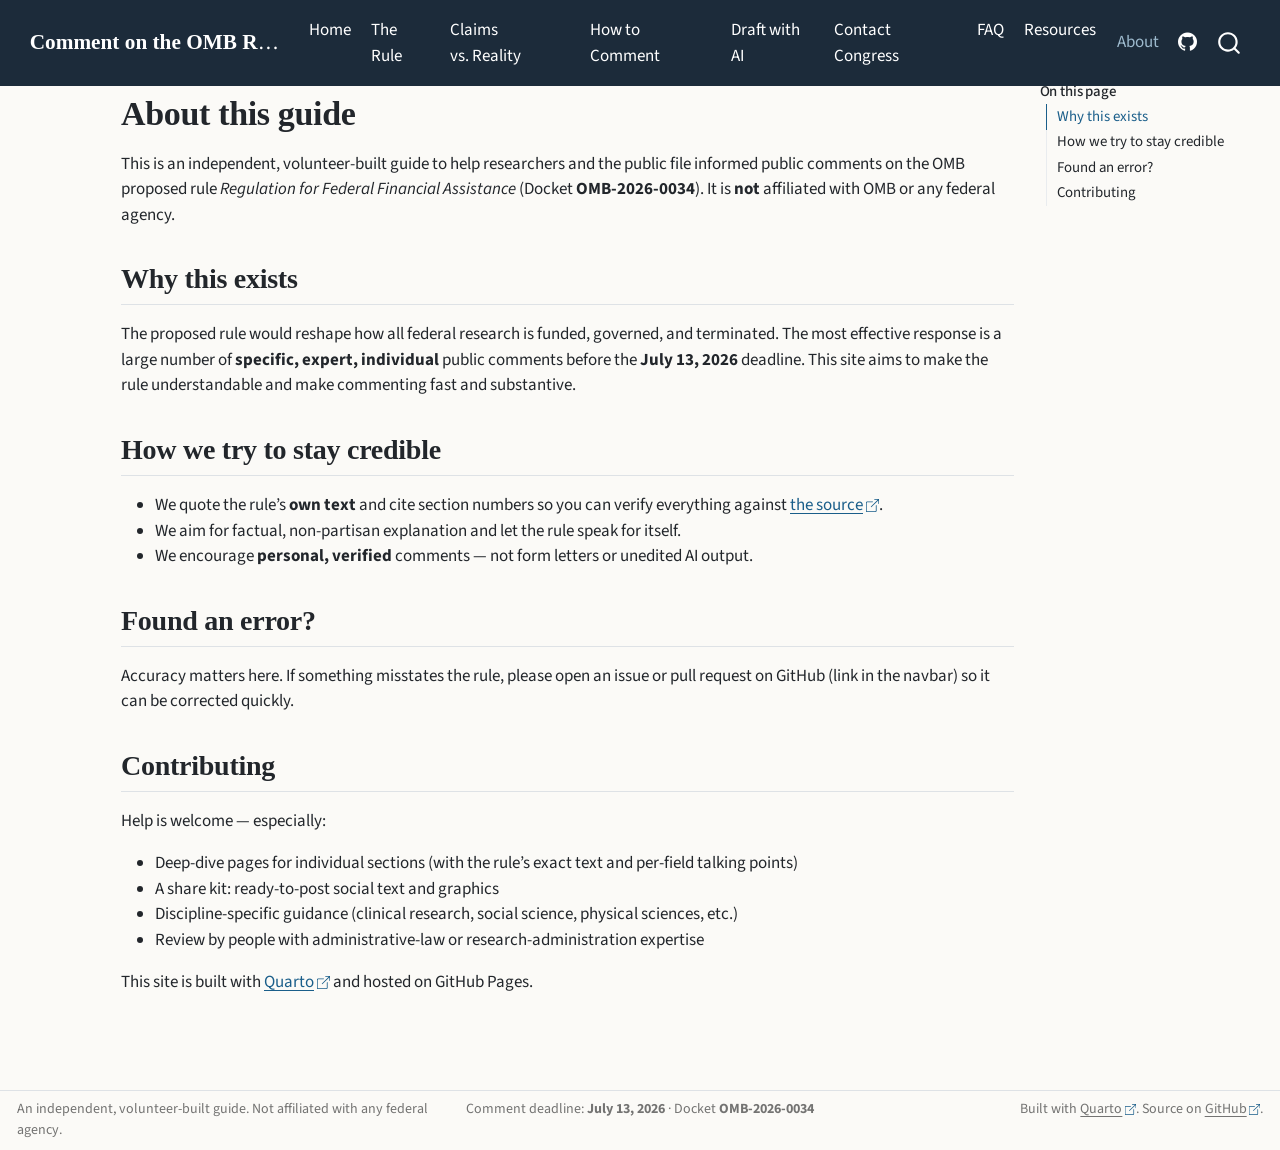
==== about.html @ 0bc318bc "Built site for gh-pages" ====
<!DOCTYPE html>
<html xmlns="http://www.w3.org/1999/xhtml" lang="en" xml:lang="en"><head>

<meta charset="utf-8">
<meta name="generator" content="quarto-1.9.38">

<meta name="viewport" content="width=device-width, initial-scale=1.0, user-scalable=yes">


<title>About this guide – Comment on the OMB Rule</title>
<style>
/* Default styles provided by pandoc.
** See https://pandoc.org/MANUAL.html#variables-for-html for config info.
*/
code{white-space: pre-wrap;}
span.smallcaps{font-variant: small-caps;}
div.columns{display: flex; gap: min(4vw, 1.5em);}
div.column{flex: auto; overflow-x: auto;}
div.hanging-indent{margin-left: 1.5em; text-indent: -1.5em;}
ul.task-list{list-style: none;}
ul.task-list li input[type="checkbox"] {
  width: 0.8em;
  margin: 0 0.8em 0.2em -1em; /* quarto-specific, see https://github.com/quarto-dev/quarto-cli/issues/4556 */ 
  vertical-align: middle;
}
</style>


<script src="site_libs/quarto-nav/quarto-nav.js"></script>
<script src="site_libs/clipboard/clipboard.min.js"></script>
<script src="site_libs/quarto-search/autocomplete.umd.js"></script>
<script src="site_libs/quarto-search/fuse.min.js"></script>
<script src="site_libs/quarto-search/quarto-search.js"></script>
<meta name="quarto:offset" content="./">
<script src="site_libs/quarto-html/quarto.js" type="module"></script>
<script src="site_libs/quarto-html/tabsets/tabsets.js" type="module"></script>
<script src="site_libs/quarto-html/popper.min.js"></script>
<script src="site_libs/quarto-html/tippy.umd.min.js"></script>
<script src="site_libs/quarto-html/anchor.min.js"></script>
<link href="site_libs/quarto-html/tippy.css" rel="stylesheet">
<link href="site_libs/quarto-html/quarto-syntax-highlighting-15634bcf2e68342d4ad2dfa704d543f6.css" rel="stylesheet" id="quarto-text-highlighting-styles">
<script src="site_libs/bootstrap/bootstrap.min.js"></script>
<link href="site_libs/bootstrap/bootstrap-icons.css" rel="stylesheet">
<link href="site_libs/bootstrap/bootstrap-04d03d203c0a9f40cd3fd3919bd187ca.min.css" rel="stylesheet" append-hash="true" id="quarto-bootstrap" data-mode="light">
<script id="quarto-search-options" type="application/json">{
  "location": "navbar",
  "copy-button": false,
  "collapse-after": 3,
  "panel-placement": "end",
  "type": "overlay",
  "limit": 50,
  "keyboard-shortcut": [
    "f",
    "/",
    "s"
  ],
  "language": {
    "search-no-results-text": "No results",
    "search-matching-documents-text": "matching documents",
    "search-copy-link-title": "Copy link to search",
    "search-hide-matches-text": "Hide additional matches",
    "search-more-match-text": "more match in this document",
    "search-more-matches-text": "more matches in this document",
    "search-clear-button-title": "Clear",
    "search-text-placeholder": "",
    "search-detached-cancel-button-title": "Cancel",
    "search-submit-button-title": "Submit",
    "search-label": "Search"
  }
}</script>
<meta name="robots" content="index, follow">


<meta property="og:title" content="About this guide – Comment on the OMB Rule">
<meta property="og:description" content="A researcher’s guide to the proposed OMB “Regulation for Federal Financial Assistance” — what it changes, why it threatens science, and how to file a public comment before the deadline.">
<meta property="og:site_name" content="Comment on the OMB Rule">
<meta name="twitter:title" content="About this guide – Comment on the OMB Rule">
<meta name="twitter:description" content="A researcher’s guide to the proposed OMB “Regulation for Federal Financial Assistance” — what it changes, why it threatens science, and how to file a public comment before the deadline.">
<meta name="twitter:card" content="summary">
</head>

<body class="nav-fixed quarto-light">

<div id="quarto-search-results"></div>
  <header id="quarto-header" class="headroom fixed-top">
    <nav class="navbar navbar-expand-lg " data-bs-theme="dark">
      <div class="navbar-container container-fluid">
      <div class="navbar-brand-container mx-auto">
    <a class="navbar-brand" href="./index.html">
    <span class="navbar-title">Comment on the OMB Rule</span>
    </a>
  </div>
            <div id="quarto-search" class="" title="Search"></div>
          <button class="navbar-toggler" type="button" data-bs-toggle="collapse" data-bs-target="#navbarCollapse" aria-controls="navbarCollapse" role="menu" aria-expanded="false" aria-label="Toggle navigation" onclick="if (window.quartoToggleHeadroom) { window.quartoToggleHeadroom(); }">
  <span class="navbar-toggler-icon"></span>
</button>
          <div class="collapse navbar-collapse" id="navbarCollapse">
            <ul class="navbar-nav navbar-nav-scroll me-auto">
  <li class="nav-item">
    <a class="nav-link" href="./index.html"> 
<span class="menu-text">Home</span></a>
  </li>  
  <li class="nav-item">
    <a class="nav-link" href="./the-rule.html"> 
<span class="menu-text">The Rule</span></a>
  </li>  
  <li class="nav-item">
    <a class="nav-link" href="./claims-vs-reality.html"> 
<span class="menu-text">Claims vs.&nbsp;Reality</span></a>
  </li>  
  <li class="nav-item">
    <a class="nav-link" href="./how-to-comment.html"> 
<span class="menu-text">How to Comment</span></a>
  </li>  
  <li class="nav-item">
    <a class="nav-link" href="./draft-with-ai.html"> 
<span class="menu-text">Draft with AI</span></a>
  </li>  
  <li class="nav-item">
    <a class="nav-link" href="./contact-congress.html"> 
<span class="menu-text">Contact Congress</span></a>
  </li>  
  <li class="nav-item">
    <a class="nav-link" href="./faq.html"> 
<span class="menu-text">FAQ</span></a>
  </li>  
  <li class="nav-item">
    <a class="nav-link" href="./resources.html"> 
<span class="menu-text">Resources</span></a>
  </li>  
</ul>
            <ul class="navbar-nav navbar-nav-scroll ms-auto">
  <li class="nav-item">
    <a class="nav-link active" href="./about.html" aria-current="page"> 
<span class="menu-text">About</span></a>
  </li>  
  <li class="nav-item compact">
    <a class="nav-link" href="https://github.com/jhelvy/omb-response-guide"> <i class="bi bi-github" role="img" aria-label="GitHub">
</i> 
<span class="menu-text"></span></a>
  </li>  
</ul>
          </div> <!-- /navcollapse -->
            <div class="quarto-navbar-tools">
</div>
      </div> <!-- /container-fluid -->
    </nav>
</header>
<!-- content -->
<div id="quarto-content" class="quarto-container page-columns page-rows-contents page-layout-article page-navbar">
<!-- sidebar -->
<!-- margin-sidebar -->
    <div id="quarto-margin-sidebar" class="sidebar margin-sidebar">
        <nav id="TOC" role="doc-toc" class="toc-active">
    <h2 id="toc-title">On this page</h2>
   
  <ul>
  <li><a href="#why-this-exists" id="toc-why-this-exists" class="nav-link active" data-scroll-target="#why-this-exists">Why this exists</a></li>
  <li><a href="#how-we-try-to-stay-credible" id="toc-how-we-try-to-stay-credible" class="nav-link" data-scroll-target="#how-we-try-to-stay-credible">How we try to stay credible</a></li>
  <li><a href="#found-an-error" id="toc-found-an-error" class="nav-link" data-scroll-target="#found-an-error">Found an error?</a></li>
  <li><a href="#contributing" id="toc-contributing" class="nav-link" data-scroll-target="#contributing">Contributing</a></li>
  </ul>
</nav>
    </div>
<!-- main -->
<main class="content" id="quarto-document-content">

<header id="title-block-header" class="quarto-title-block default">
<div class="quarto-title">
<h1 class="title">About this guide</h1>
</div>



<div class="quarto-title-meta">

    
  
    
  </div>
  


</header>


<p>This is an independent, volunteer-built guide to help researchers and the public file informed public comments on the OMB proposed rule <em>Regulation for Federal Financial Assistance</em> (Docket <strong>OMB-2026-0034</strong>). It is <strong>not</strong> affiliated with OMB or any federal agency.</p>
<section id="why-this-exists" class="level2">
<h2 class="anchored" data-anchor-id="why-this-exists">Why this exists</h2>
<p>The proposed rule would reshape how all federal research is funded, governed, and terminated. The most effective response is a large number of <strong>specific, expert, individual</strong> public comments before the <strong>July 13, 2026</strong> deadline. This site aims to make the rule understandable and make commenting fast and substantive.</p>
</section>
<section id="how-we-try-to-stay-credible" class="level2">
<h2 class="anchored" data-anchor-id="how-we-try-to-stay-credible">How we try to stay credible</h2>
<ul>
<li>We quote the rule’s <strong>own text</strong> and cite section numbers so you can verify everything against <a href="https://www.regulations.gov/docket/OMB-2026-0034">the source</a>.</li>
<li>We aim for factual, non-partisan explanation and let the rule speak for itself.</li>
<li>We encourage <strong>personal, verified</strong> comments — not form letters or unedited AI output.</li>
</ul>
</section>
<section id="found-an-error" class="level2">
<h2 class="anchored" data-anchor-id="found-an-error">Found an error?</h2>
<p>Accuracy matters here. If something misstates the rule, please open an issue or pull request on GitHub (link in the navbar) so it can be corrected quickly.</p>
</section>
<section id="contributing" class="level2">
<h2 class="anchored" data-anchor-id="contributing">Contributing</h2>
<p>Help is welcome — especially:</p>
<ul>
<li>Deep-dive pages for individual sections (with the rule’s exact text and per-field talking points)</li>
<li>A share kit: ready-to-post social text and graphics</li>
<li>Discipline-specific guidance (clinical research, social science, physical sciences, etc.)</li>
<li>Review by people with administrative-law or research-administration expertise</li>
</ul>
<p>This site is built with <a href="https://quarto.org">Quarto</a> and hosted on GitHub Pages.</p>


</section>

</main> <!-- /main -->
<script id="quarto-html-after-body" type="application/javascript">
  window.document.addEventListener("DOMContentLoaded", function (event) {
    const icon = "";
    const anchorJS = new window.AnchorJS();
    anchorJS.options = {
      placement: 'right',
      icon: icon
    };
    anchorJS.add('.anchored');
    const isCodeAnnotation = (el) => {
      for (const clz of el.classList) {
        if (clz.startsWith('code-annotation-')) {                     
          return true;
        }
      }
      return false;
    }
    const onCopySuccess = function(e) {
      // button target
      const button = e.trigger;
      // don't keep focus
      button.blur();
      // flash "checked"
      button.classList.add('code-copy-button-checked');
      var currentTitle = button.getAttribute("title");
      button.setAttribute("title", "Copied!");
      let tooltip;
      if (window.bootstrap) {
        button.setAttribute("data-bs-toggle", "tooltip");
        button.setAttribute("data-bs-placement", "left");
        button.setAttribute("data-bs-title", "Copied!");
        tooltip = new bootstrap.Tooltip(button, 
          { trigger: "manual", 
            customClass: "code-copy-button-tooltip",
            offset: [0, -8]});
        tooltip.show();    
      }
      setTimeout(function() {
        if (tooltip) {
          tooltip.hide();
          button.removeAttribute("data-bs-title");
          button.removeAttribute("data-bs-toggle");
          button.removeAttribute("data-bs-placement");
        }
        button.setAttribute("title", currentTitle);
        button.classList.remove('code-copy-button-checked');
      }, 1000);
      // clear code selection
      e.clearSelection();
    }
    const getTextToCopy = function(trigger) {
      const outerScaffold = trigger.parentElement.cloneNode(true);
      const codeEl = outerScaffold.querySelector('code');
      for (const childEl of codeEl.children) {
        if (isCodeAnnotation(childEl)) {
          childEl.remove();
        }
      }
      return codeEl.innerText;
    }
    const clipboard = new window.ClipboardJS('.code-copy-button:not([data-in-quarto-modal])', {
      text: getTextToCopy
    });
    clipboard.on('success', onCopySuccess);
    if (window.document.getElementById('quarto-embedded-source-code-modal')) {
      const clipboardModal = new window.ClipboardJS('.code-copy-button[data-in-quarto-modal]', {
        text: getTextToCopy,
        container: window.document.getElementById('quarto-embedded-source-code-modal')
      });
      clipboardModal.on('success', onCopySuccess);
    }
      var localhostRegex = new RegExp(/^(?:http|https):\/\/localhost\:?[0-9]*\//);
      var mailtoRegex = new RegExp(/^mailto:/);
        var filterRegex = new RegExp("https:\/\/defendfederalresearch\.org");
      var isInternal = (href) => {
          return filterRegex.test(href) || localhostRegex.test(href) || mailtoRegex.test(href);
      }
      // Inspect non-navigation links and adorn them if external
     var links = window.document.querySelectorAll('a[href]:not(.nav-link):not(.navbar-brand):not(.toc-action):not(.sidebar-link):not(.sidebar-item-toggle):not(.pagination-link):not(.no-external):not([aria-hidden]):not(.dropdown-item):not(.quarto-navigation-tool):not(.about-link)');
      for (var i=0; i<links.length; i++) {
        const link = links[i];
        if (!isInternal(link.href)) {
          // undo the damage that might have been done by quarto-nav.js in the case of
          // links that we want to consider external
          if (link.dataset.originalHref !== undefined) {
            link.href = link.dataset.originalHref;
          }
            // default icon
            link.classList.add("external");
        }
      }
    function tippyHover(el, contentFn, onTriggerFn, onUntriggerFn) {
      const config = {
        allowHTML: true,
        maxWidth: 500,
        delay: 100,
        arrow: false,
        appendTo: function(el) {
            return el.parentElement;
        },
        interactive: true,
        interactiveBorder: 10,
        theme: 'quarto',
        placement: 'bottom-start',
      };
      if (contentFn) {
        config.content = contentFn;
      }
      if (onTriggerFn) {
        config.onTrigger = onTriggerFn;
      }
      if (onUntriggerFn) {
        config.onUntrigger = onUntriggerFn;
      }
      window.tippy(el, config); 
    }
    const noterefs = window.document.querySelectorAll('a[role="doc-noteref"]');
    for (var i=0; i<noterefs.length; i++) {
      const ref = noterefs[i];
      tippyHover(ref, function() {
        // use id or data attribute instead here
        let href = ref.getAttribute('data-footnote-href') || ref.getAttribute('href');
        try { href = new URL(href).hash; } catch {}
        const id = href.replace(/^#\/?/, "");
        const note = window.document.getElementById(id);
        if (note) {
          return note.innerHTML;
        } else {
          return "";
        }
      });
    }
    const xrefs = window.document.querySelectorAll('a.quarto-xref');
    const processXRef = (id, note) => {
      // Strip column container classes
      const stripColumnClz = (el) => {
        el.classList.remove("page-full", "page-columns");
        if (el.children) {
          for (const child of el.children) {
            stripColumnClz(child);
          }
        }
      }
      stripColumnClz(note)
      if (id === null || id.startsWith('sec-')) {
        // Special case sections, only their first couple elements
        const container = document.createElement("div");
        if (note.children && note.children.length > 2) {
          container.appendChild(note.children[0].cloneNode(true));
          for (let i = 1; i < note.children.length; i++) {
            const child = note.children[i];
            if (child.tagName === "P" && child.innerText === "") {
              continue;
            } else {
              container.appendChild(child.cloneNode(true));
              break;
            }
          }
          if (window.Quarto?.typesetMath) {
            window.Quarto.typesetMath(container);
          }
          return container.innerHTML
        } else {
          if (window.Quarto?.typesetMath) {
            window.Quarto.typesetMath(note);
          }
          return note.innerHTML;
        }
      } else {
        // Remove any anchor links if they are present
        const anchorLink = note.querySelector('a.anchorjs-link');
        if (anchorLink) {
          anchorLink.remove();
        }
        if (window.Quarto?.typesetMath) {
          window.Quarto.typesetMath(note);
        }
        if (note.classList.contains("callout")) {
          return note.outerHTML;
        } else {
          return note.innerHTML;
        }
      }
    }
    for (var i=0; i<xrefs.length; i++) {
      const xref = xrefs[i];
      tippyHover(xref, undefined, function(instance) {
        instance.disable();
        let url = xref.getAttribute('href');
        let hash = undefined; 
        if (url.startsWith('#')) {
          hash = url;
        } else {
          try { hash = new URL(url).hash; } catch {}
        }
        if (hash) {
          const id = hash.replace(/^#\/?/, "");
          const note = window.document.getElementById(id);
          if (note !== null) {
            try {
              const html = processXRef(id, note.cloneNode(true));
              instance.setContent(html);
            } finally {
              instance.enable();
              instance.show();
            }
          } else {
            // See if we can fetch this
            fetch(url.split('#')[0])
            .then(res => res.text())
            .then(html => {
              const parser = new DOMParser();
              const htmlDoc = parser.parseFromString(html, "text/html");
              const note = htmlDoc.getElementById(id);
              if (note !== null) {
                const html = processXRef(id, note);
                instance.setContent(html);
              } 
            }).finally(() => {
              instance.enable();
              instance.show();
            });
          }
        } else {
          // See if we can fetch a full url (with no hash to target)
          // This is a special case and we should probably do some content thinning / targeting
          fetch(url)
          .then(res => res.text())
          .then(html => {
            const parser = new DOMParser();
            const htmlDoc = parser.parseFromString(html, "text/html");
            const note = htmlDoc.querySelector('main.content');
            if (note !== null) {
              // This should only happen for chapter cross references
              // (since there is no id in the URL)
              // remove the first header
              if (note.children.length > 0 && note.children[0].tagName === "HEADER") {
                note.children[0].remove();
              }
              const html = processXRef(null, note);
              instance.setContent(html);
            } 
          }).finally(() => {
            instance.enable();
            instance.show();
          });
        }
      }, function(instance) {
      });
    }
        let selectedAnnoteEl;
        const selectorForAnnotation = ( cell, annotation) => {
          let cellAttr = 'data-code-cell="' + cell + '"';
          let lineAttr = 'data-code-annotation="' +  annotation + '"';
          const selector = 'span[' + cellAttr + '][' + lineAttr + ']';
          return selector;
        }
        const selectCodeLines = (annoteEl) => {
          const doc = window.document;
          const targetCell = annoteEl.getAttribute("data-target-cell");
          const targetAnnotation = annoteEl.getAttribute("data-target-annotation");
          const annoteSpan = window.document.querySelector(selectorForAnnotation(targetCell, targetAnnotation));
          const lines = annoteSpan.getAttribute("data-code-lines").split(",");
          const lineIds = lines.map((line) => {
            return targetCell + "-" + line;
          })
          let top = null;
          let height = null;
          let parent = null;
          if (lineIds.length > 0) {
              //compute the position of the single el (top and bottom and make a div)
              const el = window.document.getElementById(lineIds[0]);
              top = el.offsetTop;
              height = el.offsetHeight;
              parent = el.parentElement.parentElement;
            if (lineIds.length > 1) {
              const lastEl = window.document.getElementById(lineIds[lineIds.length - 1]);
              const bottom = lastEl.offsetTop + lastEl.offsetHeight;
              height = bottom - top;
            }
            if (top !== null && height !== null && parent !== null) {
              // cook up a div (if necessary) and position it 
              let div = window.document.getElementById("code-annotation-line-highlight");
              if (div === null) {
                div = window.document.createElement("div");
                div.setAttribute("id", "code-annotation-line-highlight");
                div.style.position = 'absolute';
                parent.appendChild(div);
              }
              div.style.top = top - 2 + "px";
              div.style.height = height + 4 + "px";
              div.style.left = 0;
              let gutterDiv = window.document.getElementById("code-annotation-line-highlight-gutter");
              if (gutterDiv === null) {
                gutterDiv = window.document.createElement("div");
                gutterDiv.setAttribute("id", "code-annotation-line-highlight-gutter");
                gutterDiv.style.position = 'absolute';
                const codeCell = window.document.getElementById(targetCell);
                const gutter = codeCell.querySelector('.code-annotation-gutter');
                gutter.appendChild(gutterDiv);
              }
              gutterDiv.style.top = top - 2 + "px";
              gutterDiv.style.height = height + 4 + "px";
            }
            selectedAnnoteEl = annoteEl;
          }
        };
        const unselectCodeLines = () => {
          const elementsIds = ["code-annotation-line-highlight", "code-annotation-line-highlight-gutter"];
          elementsIds.forEach((elId) => {
            const div = window.document.getElementById(elId);
            if (div) {
              div.remove();
            }
          });
          selectedAnnoteEl = undefined;
        };
          // Handle positioning of the toggle
      window.addEventListener(
        "resize",
        throttle(() => {
          elRect = undefined;
          if (selectedAnnoteEl) {
            selectCodeLines(selectedAnnoteEl);
          }
        }, 10)
      );
      function throttle(fn, ms) {
      let throttle = false;
      let timer;
        return (...args) => {
          if(!throttle) { // first call gets through
              fn.apply(this, args);
              throttle = true;
          } else { // all the others get throttled
              if(timer) clearTimeout(timer); // cancel #2
              timer = setTimeout(() => {
                fn.apply(this, args);
                timer = throttle = false;
              }, ms);
          }
        };
      }
        // Attach click handler to the DT
        const annoteDls = window.document.querySelectorAll('dt[data-target-cell]');
        for (const annoteDlNode of annoteDls) {
          annoteDlNode.addEventListener('click', (event) => {
            const clickedEl = event.target;
            if (clickedEl !== selectedAnnoteEl) {
              unselectCodeLines();
              const activeEl = window.document.querySelector('dt[data-target-cell].code-annotation-active');
              if (activeEl) {
                activeEl.classList.remove('code-annotation-active');
              }
              selectCodeLines(clickedEl);
              clickedEl.classList.add('code-annotation-active');
            } else {
              // Unselect the line
              unselectCodeLines();
              clickedEl.classList.remove('code-annotation-active');
            }
          });
        }
    const findCites = (el) => {
      const parentEl = el.parentElement;
      if (parentEl) {
        const cites = parentEl.dataset.cites;
        if (cites) {
          return {
            el,
            cites: cites.split(' ')
          };
        } else {
          return findCites(el.parentElement)
        }
      } else {
        return undefined;
      }
    };
    var bibliorefs = window.document.querySelectorAll('a[role="doc-biblioref"]');
    for (var i=0; i<bibliorefs.length; i++) {
      const ref = bibliorefs[i];
      const citeInfo = findCites(ref);
      if (citeInfo) {
        tippyHover(citeInfo.el, function() {
          var popup = window.document.createElement('div');
          citeInfo.cites.forEach(function(cite) {
            var citeDiv = window.document.createElement('div');
            citeDiv.classList.add('hanging-indent');
            citeDiv.classList.add('csl-entry');
            var biblioDiv = window.document.getElementById('ref-' + cite);
            if (biblioDiv) {
              citeDiv.innerHTML = biblioDiv.innerHTML;
            }
            popup.appendChild(citeDiv);
          });
          return popup.innerHTML;
        });
      }
    }
  });
  </script>
</div> <!-- /content -->
<footer class="footer">
  <div class="nav-footer">
    <div class="nav-footer-left">
<p>An independent, volunteer-built guide. Not affiliated with any federal agency.</p>
</div>   
    <div class="nav-footer-center">
<p>Comment deadline: <strong>July 13, 2026</strong> · Docket <strong>OMB-2026-0034</strong></p>
</div>
    <div class="nav-footer-right">
<p>Built with <a href="https://quarto.org">Quarto</a>. Source on <a href="https://github.com/jhelvy/omb-response-guide">GitHub</a>.</p>
</div>
  </div>
</footer>




</body></html>
---- site_libs/quarto-html/tippy.css ----
.tippy-box[data-animation=fade][data-state=hidden]{opacity:0}[data-tippy-root]{max-width:calc(100vw - 10px)}.tippy-box{position:relative;background-color:#333;color:#fff;border-radius:4px;font-size:14px;line-height:1.4;white-space:normal;outline:0;transition-property:transform,visibility,opacity}.tippy-box[data-placement^=top]>.tippy-arrow{bottom:0}.tippy-box[data-placement^=top]>.tippy-arrow:before{bottom:-7px;left:0;border-width:8px 8px 0;border-top-color:initial;transform-origin:center top}.tippy-box[data-placement^=bottom]>.tippy-arrow{top:0}.tippy-box[data-placement^=bottom]>.tippy-arrow:before{top:-7px;left:0;border-width:0 8px 8px;border-bottom-color:initial;transform-origin:center bottom}.tippy-box[data-placement^=left]>.tippy-arrow{right:0}.tippy-box[data-placement^=left]>.tippy-arrow:before{border-width:8px 0 8px 8px;border-left-color:initial;right:-7px;transform-origin:center left}.tippy-box[data-placement^=right]>.tippy-arrow{left:0}.tippy-box[data-placement^=right]>.tippy-arrow:before{left:-7px;border-width:8px 8px 8px 0;border-right-color:initial;transform-origin:center right}.tippy-box[data-inertia][data-state=visible]{transition-timing-function:cubic-bezier(.54,1.5,.38,1.11)}.tippy-arrow{width:16px;height:16px;color:#333}.tippy-arrow:before{content:"";position:absolute;border-color:transparent;border-style:solid}.tippy-content{position:relative;padding:5px 9px;z-index:1}
---- site_libs/quarto-html/quarto-syntax-highlighting-15634bcf2e68342d4ad2dfa704d543f6.css ----
/* quarto syntax highlight colors */
:root {
  --quarto-hl-ot-color: #003B4F;
  --quarto-hl-at-color: #657422;
  --quarto-hl-ss-color: #20794D;
  --quarto-hl-an-color: #5E5E5E;
  --quarto-hl-fu-color: #4758AB;
  --quarto-hl-st-color: #20794D;
  --quarto-hl-cf-color: #003B4F;
  --quarto-hl-op-color: #5E5E5E;
  --quarto-hl-er-color: #AD0000;
  --quarto-hl-bn-color: #AD0000;
  --quarto-hl-al-color: #AD0000;
  --quarto-hl-va-color: #111111;
  --quarto-hl-bu-color: inherit;
  --quarto-hl-ex-color: inherit;
  --quarto-hl-pp-color: #AD0000;
  --quarto-hl-in-color: #5E5E5E;
  --quarto-hl-vs-color: #20794D;
  --quarto-hl-wa-color: #5E5E5E;
  --quarto-hl-do-color: #5E5E5E;
  --quarto-hl-im-color: #00769E;
  --quarto-hl-ch-color: #20794D;
  --quarto-hl-dt-color: #AD0000;
  --quarto-hl-fl-color: #AD0000;
  --quarto-hl-co-color: #5E5E5E;
  --quarto-hl-cv-color: #5E5E5E;
  --quarto-hl-cn-color: #8f5902;
  --quarto-hl-sc-color: #5E5E5E;
  --quarto-hl-dv-color: #AD0000;
  --quarto-hl-kw-color: #003B4F;
}

/* other quarto variables */
:root {
  --quarto-font-monospace: SFMono-Regular, Menlo, Monaco, Consolas, "Liberation Mono", "Courier New", monospace;
}

/* syntax highlight based on Pandoc's rules */
pre > code.sourceCode > span {
  color: #003B4F;
}

code.sourceCode > span {
  color: #003B4F;
}

div.sourceCode,
div.sourceCode pre.sourceCode {
  color: #003B4F;
}

/* Normal */
code span {
  color: #003B4F;
}

/* Alert */
code span.al {
  color: #AD0000;
  font-style: inherit;
}

/* Annotation */
code span.an {
  color: #5E5E5E;
  font-style: inherit;
}

/* Attribute */
code span.at {
  color: #657422;
  font-style: inherit;
}

/* BaseN */
code span.bn {
  color: #AD0000;
  font-style: inherit;
}

/* BuiltIn */
code span.bu {
  font-style: inherit;
}

/* ControlFlow */
code span.cf {
  color: #003B4F;
  font-weight: bold;
  font-style: inherit;
}

/* Char */
code span.ch {
  color: #20794D;
  font-style: inherit;
}

/* Constant */
code span.cn {
  color: #8f5902;
  font-style: inherit;
}

/* Comment */
code span.co {
  color: #5E5E5E;
  font-style: inherit;
}

/* CommentVar */
code span.cv {
  color: #5E5E5E;
  font-style: italic;
}

/* Documentation */
code span.do {
  color: #5E5E5E;
  font-style: italic;
}

/* DataType */
code span.dt {
  color: #AD0000;
  font-style: inherit;
}

/* DecVal */
code span.dv {
  color: #AD0000;
  font-style: inherit;
}

/* Error */
code span.er {
  color: #AD0000;
  font-style: inherit;
}

/* Extension */
code span.ex {
  font-style: inherit;
}

/* Float */
code span.fl {
  color: #AD0000;
  font-style: inherit;
}

/* Function */
code span.fu {
  color: #4758AB;
  font-style: inherit;
}

/* Import */
code span.im {
  color: #00769E;
  font-style: inherit;
}

/* Information */
code span.in {
  color: #5E5E5E;
  font-style: inherit;
}

/* Keyword */
code span.kw {
  color: #003B4F;
  font-weight: bold;
  font-style: inherit;
}

/* Operator */
code span.op {
  color: #5E5E5E;
  font-style: inherit;
}

/* Other */
code span.ot {
  color: #003B4F;
  font-style: inherit;
}

/* Preprocessor */
code span.pp {
  color: #AD0000;
  font-style: inherit;
}

/* SpecialChar */
code span.sc {
  color: #5E5E5E;
  font-style: inherit;
}

/* SpecialString */
code span.ss {
  color: #20794D;
  font-style: inherit;
}

/* String */
code span.st {
  color: #20794D;
  font-style: inherit;
}

/* Variable */
code span.va {
  color: #111111;
  font-style: inherit;
}

/* VerbatimString */
code span.vs {
  color: #20794D;
  font-style: inherit;
}

/* Warning */
code span.wa {
  color: #5E5E5E;
  font-style: italic;
}

.prevent-inlining {
  content: "</";
}

/*# sourceMappingURL=f23921c56f73e400b49028c9186a1aa0.css.map */
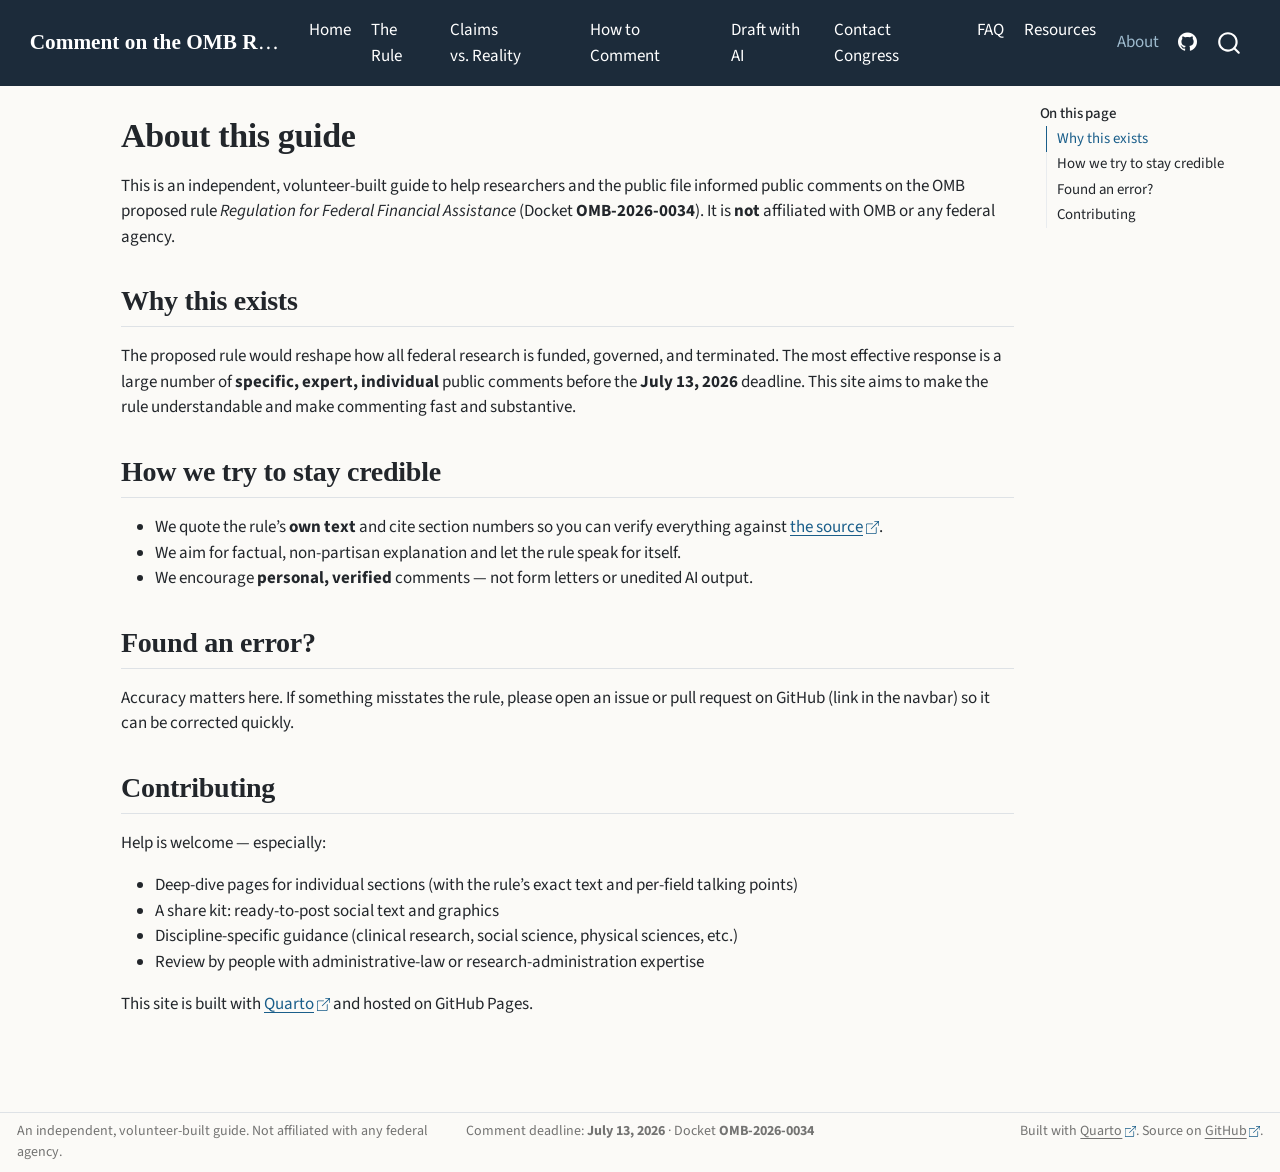
==== commit 837cc0d3: "Built site for gh-pages" ====
--- a/about.html
+++ b/about.html
@@ -2,7 +2,7 @@
 <html xmlns="http://www.w3.org/1999/xhtml" lang="en" xml:lang="en"><head>
 
 <meta charset="utf-8">
-<meta name="generator" content="quarto-1.9.38">
+<meta name="generator" content="quarto-1.10.18">
 
 <meta name="viewport" content="width=device-width, initial-scale=1.0, user-scalable=yes">
 
@@ -12,10 +12,13 @@
 /* Default styles provided by pandoc.
 ** See https://pandoc.org/MANUAL.html#variables-for-html for config info.
 */
-code{white-space: pre-wrap;}
 span.smallcaps{font-variant: small-caps;}
-div.columns{display: flex; gap: min(4vw, 1.5em);}
-div.column{flex: auto; overflow-x: auto;}
+div.columns{display: flex; gap: 1.5em;}
+div.column{flex: auto;}
+@media screen {
+div.columns{gap: min(4vw, 1.5em);}
+div.column{overflow-x: auto;}
+}
 div.hanging-indent{margin-left: 1.5em; text-indent: -1.5em;}
 ul.task-list{list-style: none;}
 ul.task-list li input[type="checkbox"] {
@@ -38,10 +41,10 @@
 <script src="site_libs/quarto-html/tippy.umd.min.js"></script>
 <script src="site_libs/quarto-html/anchor.min.js"></script>
 <link href="site_libs/quarto-html/tippy.css" rel="stylesheet">
-<link href="site_libs/quarto-html/quarto-syntax-highlighting-15634bcf2e68342d4ad2dfa704d543f6.css" rel="stylesheet" id="quarto-text-highlighting-styles">
+<link href="site_libs/quarto-html/quarto-syntax-highlighting-64a204ab8560d761af7679ceaba22944.css" rel="stylesheet" id="quarto-text-highlighting-styles">
 <script src="site_libs/bootstrap/bootstrap.min.js"></script>
 <link href="site_libs/bootstrap/bootstrap-icons.css" rel="stylesheet">
-<link href="site_libs/bootstrap/bootstrap-04d03d203c0a9f40cd3fd3919bd187ca.min.css" rel="stylesheet" append-hash="true" id="quarto-bootstrap" data-mode="light">
+<link href="site_libs/bootstrap/bootstrap-b5420371c4849634f21d775f1c010c2b.min.css" rel="stylesheet" append-hash="true" id="quarto-bootstrap" data-mode="light">
 <script id="quarto-search-options" type="application/json">{
   "location": "navbar",
   "copy-button": false,
@@ -135,7 +138,7 @@
 <span class="menu-text">About</span></a>
   </li>  
   <li class="nav-item compact">
-    <a class="nav-link" href="https://github.com/jhelvy/omb-response-guide"> <i class="bi bi-github" role="img" aria-label="GitHub">
+    <a class="nav-link" href="https://github.com/jhelvy/defendfederalresearch"> <i class="bi bi-github" role="img" aria-label="GitHub">
 </i> 
 <span class="menu-text"></span></a>
   </li>  
@@ -628,7 +631,7 @@
 <p>Comment deadline: <strong>July 13, 2026</strong> · Docket <strong>OMB-2026-0034</strong></p>
 </div>
     <div class="nav-footer-right">
-<p>Built with <a href="https://quarto.org">Quarto</a>. Source on <a href="https://github.com/jhelvy/omb-response-guide">GitHub</a>.</p>
+<p>Built with <a href="https://quarto.org">Quarto</a>. Source on <a href="https://github.com/jhelvy/defendfederalresearch">GitHub</a>.</p>
 </div>
   </div>
 </footer>
--- a/site_libs/quarto-html/quarto-syntax-highlighting-64a204ab8560d761af7679ceaba22944.css
+++ b/site_libs/quarto-html/quarto-syntax-highlighting-64a204ab8560d761af7679ceaba22944.css
@@ -0,0 +1,236 @@
+/* quarto syntax highlight colors */
+:root {
+  --quarto-hl-ot-color: #003B4F;
+  --quarto-hl-at-color: #657422;
+  --quarto-hl-ss-color: #20794D;
+  --quarto-hl-an-color: #5E5E5E;
+  --quarto-hl-fu-color: #4758AB;
+  --quarto-hl-st-color: #20794D;
+  --quarto-hl-cf-color: #003B4F;
+  --quarto-hl-op-color: #5E5E5E;
+  --quarto-hl-er-color: #AD0000;
+  --quarto-hl-bn-color: #AD0000;
+  --quarto-hl-al-color: #AD0000;
+  --quarto-hl-va-color: #111111;
+  --quarto-hl-bu-color: inherit;
+  --quarto-hl-ex-color: inherit;
+  --quarto-hl-pp-color: #AD0000;
+  --quarto-hl-in-color: #5E5E5E;
+  --quarto-hl-vs-color: #20794D;
+  --quarto-hl-wa-color: #5E5E5E;
+  --quarto-hl-do-color: #5E5E5E;
+  --quarto-hl-im-color: #00769E;
+  --quarto-hl-ch-color: #20794D;
+  --quarto-hl-dt-color: #AD0000;
+  --quarto-hl-fl-color: #AD0000;
+  --quarto-hl-co-color: #5E5E5E;
+  --quarto-hl-cv-color: #5E5E5E;
+  --quarto-hl-cn-color: #8f5902;
+  --quarto-hl-sc-color: #5E5E5E;
+  --quarto-hl-dv-color: #AD0000;
+  --quarto-hl-kw-color: #003B4F;
+}
+
+/* other quarto variables */
+:root {
+  --quarto-font-monospace: SFMono-Regular, Menlo, Monaco, Consolas, "Liberation Mono", "Courier New", monospace;
+}
+
+/* syntax highlight based on Pandoc's rules */
+pre > code.sourceCode > span {
+  color: #003B4F;
+}
+
+code.sourceCode > span {
+  color: #003B4F;
+}
+
+div.sourceCode,
+div.sourceCode pre.sourceCode {
+  color: #003B4F;
+}
+
+/* Normal */
+code span {
+  color: #003B4F;
+}
+
+/* Alert */
+code span.al {
+  color: #AD0000;
+  font-style: inherit;
+}
+
+/* Annotation */
+code span.an {
+  color: #5E5E5E;
+  font-style: inherit;
+}
+
+/* Attribute */
+code span.at {
+  color: #657422;
+  font-style: inherit;
+}
+
+/* BaseN */
+code span.bn {
+  color: #AD0000;
+  font-style: inherit;
+}
+
+/* BuiltIn */
+code span.bu {
+  font-style: inherit;
+}
+
+/* ControlFlow */
+code span.cf {
+  color: #003B4F;
+  font-weight: bold;
+  font-style: inherit;
+}
+
+/* Char */
+code span.ch {
+  color: #20794D;
+  font-style: inherit;
+}
+
+/* Constant */
+code span.cn {
+  color: #8f5902;
+  font-style: inherit;
+}
+
+/* Comment */
+code span.co {
+  color: #5E5E5E;
+  font-style: inherit;
+}
+
+/* CommentVar */
+code span.cv {
+  color: #5E5E5E;
+  font-style: italic;
+}
+
+/* Documentation */
+code span.do {
+  color: #5E5E5E;
+  font-style: italic;
+}
+
+/* DataType */
+code span.dt {
+  color: #AD0000;
+  font-style: inherit;
+}
+
+/* DecVal */
+code span.dv {
+  color: #AD0000;
+  font-style: inherit;
+}
+
+/* Error */
+code span.er {
+  color: #AD0000;
+  font-style: inherit;
+}
+
+/* Extension */
+code span.ex {
+  font-style: inherit;
+}
+
+/* Float */
+code span.fl {
+  color: #AD0000;
+  font-style: inherit;
+}
+
+/* Function */
+code span.fu {
+  color: #4758AB;
+  font-style: inherit;
+}
+
+/* Import */
+code span.im {
+  color: #00769E;
+  font-style: inherit;
+}
+
+/* Information */
+code span.in {
+  color: #5E5E5E;
+  font-style: inherit;
+}
+
+/* Keyword */
+code span.kw {
+  color: #003B4F;
+  font-weight: bold;
+  font-style: inherit;
+}
+
+/* Operator */
+code span.op {
+  color: #5E5E5E;
+  font-style: inherit;
+}
+
+/* Other */
+code span.ot {
+  color: #003B4F;
+  font-style: inherit;
+}
+
+/* Preprocessor */
+code span.pp {
+  color: #AD0000;
+  font-style: inherit;
+}
+
+/* SpecialChar */
+code span.sc {
+  color: #5E5E5E;
+  font-style: inherit;
+}
+
+/* SpecialString */
+code span.ss {
+  color: #20794D;
+  font-style: inherit;
+}
+
+/* String */
+code span.st {
+  color: #20794D;
+  font-style: inherit;
+}
+
+/* Variable */
+code span.va {
+  color: #111111;
+  font-style: inherit;
+}
+
+/* VerbatimString */
+code span.vs {
+  color: #20794D;
+  font-style: inherit;
+}
+
+/* Warning */
+code span.wa {
+  color: #5E5E5E;
+  font-style: italic;
+}
+
+.prevent-inlining {
+  content: "</";
+}
+
+/*# sourceMappingURL=9d8d5bb603a83b8298b89080a598c93b.css.map */
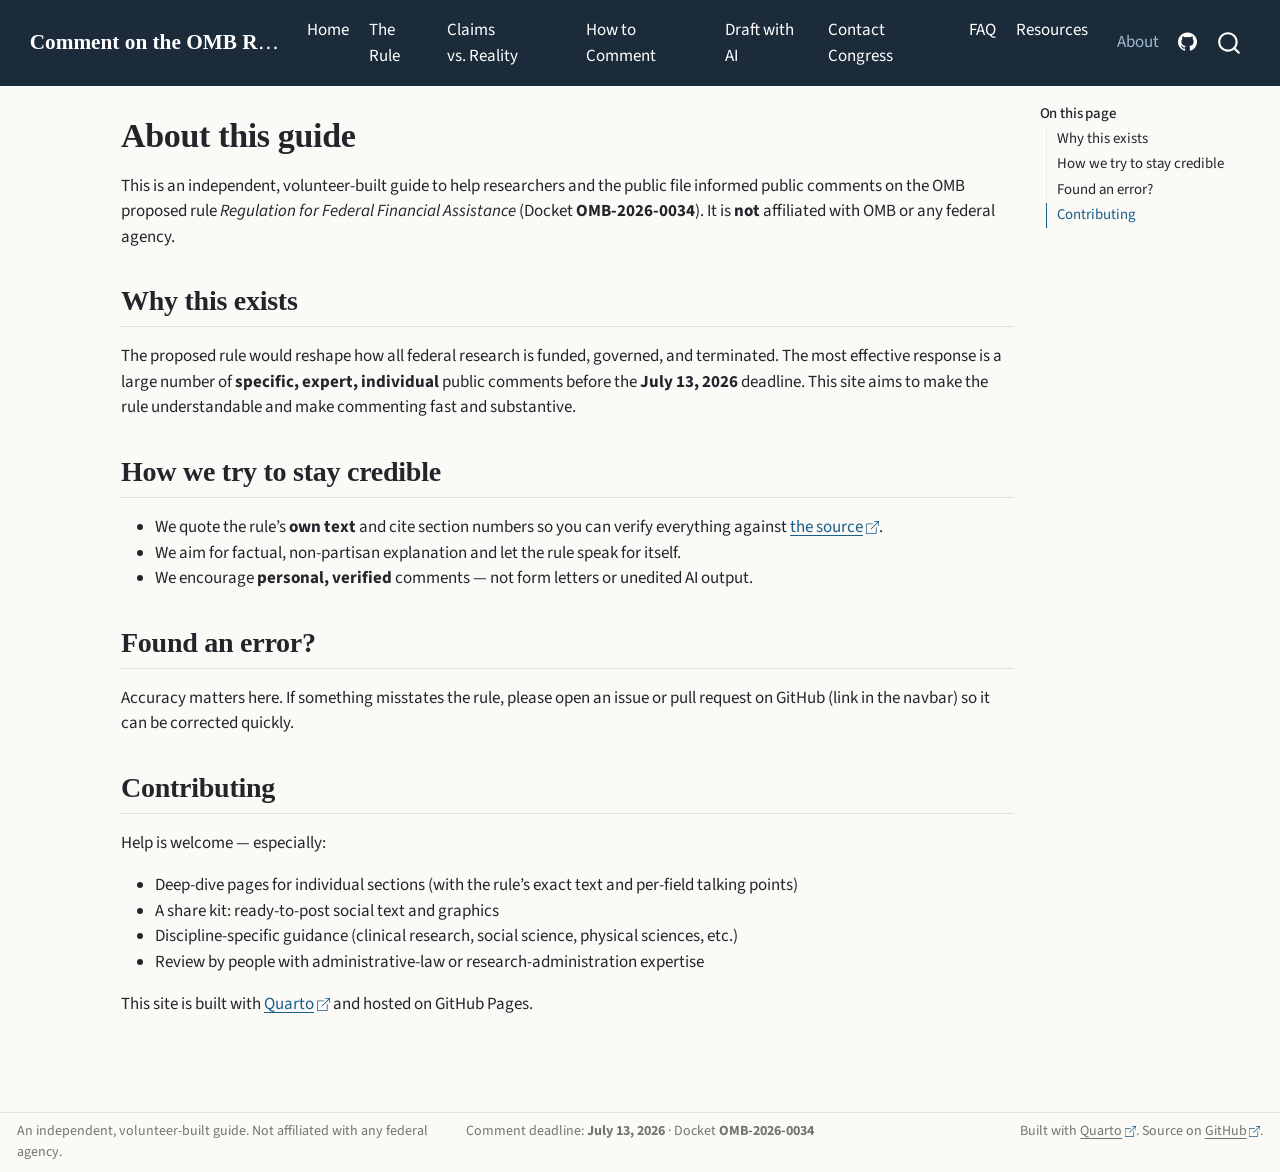
==== commit 9a96135c: "Built site for gh-pages" ====
--- a/about.html
+++ b/about.html
@@ -2,7 +2,7 @@
 <html xmlns="http://www.w3.org/1999/xhtml" lang="en" xml:lang="en"><head>
 
 <meta charset="utf-8">
-<meta name="generator" content="quarto-1.10.18">
+<meta name="generator" content="quarto-1.11.9">
 
 <meta name="viewport" content="width=device-width, initial-scale=1.0, user-scalable=yes">
 
@@ -37,14 +37,15 @@
 <meta name="quarto:offset" content="./">
 <script src="site_libs/quarto-html/quarto.js" type="module"></script>
 <script src="site_libs/quarto-html/tabsets/tabsets.js" type="module"></script>
+<script src="site_libs/quarto-html/scrollable-regions/scrollable-regions.js" type="module"></script>
 <script src="site_libs/quarto-html/popper.min.js"></script>
 <script src="site_libs/quarto-html/tippy.umd.min.js"></script>
 <script src="site_libs/quarto-html/anchor.min.js"></script>
 <link href="site_libs/quarto-html/tippy.css" rel="stylesheet">
-<link href="site_libs/quarto-html/quarto-syntax-highlighting-64a204ab8560d761af7679ceaba22944.css" rel="stylesheet" id="quarto-text-highlighting-styles">
+<link href="site_libs/quarto-html/quarto-syntax-highlighting-63b5708e65d6cd79cd7618c58d0c21e7.css" rel="stylesheet" id="quarto-text-highlighting-styles">
 <script src="site_libs/bootstrap/bootstrap.min.js"></script>
 <link href="site_libs/bootstrap/bootstrap-icons.css" rel="stylesheet">
-<link href="site_libs/bootstrap/bootstrap-b5420371c4849634f21d775f1c010c2b.min.css" rel="stylesheet" append-hash="true" id="quarto-bootstrap" data-mode="light">
+<link href="site_libs/bootstrap/bootstrap-0484e073957bcfef802f58fc282b466c.min.css" rel="stylesheet" append-hash="true" id="quarto-bootstrap" data-mode="light">
 <script id="quarto-search-options" type="application/json">{
   "location": "navbar",
   "copy-button": false,
@@ -82,19 +83,18 @@
 <meta name="twitter:card" content="summary">
 </head>
 
-<body class="nav-fixed quarto-light">
+<body class="nav-fixed quarto-light"><a id="quarto-skip-link" class="visually-hidden-focusable" href="#quarto-document-content">Skip to main content</a>
 
 <div id="quarto-search-results"></div>
   <header id="quarto-header" class="headroom fixed-top">
-    <nav class="navbar navbar-expand-lg " data-bs-theme="dark">
+    <nav class="navbar navbar-expand-lg " data-bs-theme="dark" aria-label="Site">
       <div class="navbar-container container-fluid">
       <div class="navbar-brand-container mx-auto">
     <a class="navbar-brand" href="./index.html">
     <span class="navbar-title">Comment on the OMB Rule</span>
     </a>
   </div>
-            <div id="quarto-search" class="" title="Search"></div>
-          <button class="navbar-toggler" type="button" data-bs-toggle="collapse" data-bs-target="#navbarCollapse" aria-controls="navbarCollapse" role="menu" aria-expanded="false" aria-label="Toggle navigation" onclick="if (window.quartoToggleHeadroom) { window.quartoToggleHeadroom(); }">
+          <button class="navbar-toggler" type="button" data-bs-toggle="collapse" data-bs-target="#navbarCollapse" aria-controls="navbarCollapse" aria-expanded="false" aria-label="Toggle navigation" onclick="if (window.quartoToggleHeadroom) { window.quartoToggleHeadroom(); }">
   <span class="navbar-toggler-icon"></span>
 </button>
           <div class="collapse navbar-collapse" id="navbarCollapse">
@@ -146,6 +146,7 @@
           </div> <!-- /navcollapse -->
             <div class="quarto-navbar-tools">
 </div>
+            <div id="quarto-search" class="" title="Search"></div>
       </div> <!-- /container-fluid -->
     </nav>
 </header>
@@ -154,7 +155,7 @@
 <!-- sidebar -->
 <!-- margin-sidebar -->
     <div id="quarto-margin-sidebar" class="sidebar margin-sidebar">
-        <nav id="TOC" role="doc-toc" class="toc-active">
+        <nav id="TOC" role="doc-toc" aria-labelledby="toc-title" class="toc-active">
     <h2 id="toc-title">On this page</h2>
    
   <ul>
@@ -166,7 +167,7 @@
 </nav>
     </div>
 <!-- main -->
-<main class="content" id="quarto-document-content">
+<main class="content" id="quarto-document-content" tabindex="-1">
 
 <header id="title-block-header" class="quarto-title-block default">
 <div class="quarto-title">
@@ -297,7 +298,8 @@
           return filterRegex.test(href) || localhostRegex.test(href) || mailtoRegex.test(href);
       }
       // Inspect non-navigation links and adorn them if external
-     var links = window.document.querySelectorAll('a[href]:not(.nav-link):not(.navbar-brand):not(.toc-action):not(.sidebar-link):not(.sidebar-item-toggle):not(.pagination-link):not(.no-external):not([aria-hidden]):not(.dropdown-item):not(.quarto-navigation-tool):not(.about-link)');
+      window.quartoDecorateExternalLinks = function (root) {
+     var links = (root || window.document).querySelectorAll('a[href]:not(.nav-link):not(.navbar-brand):not(.toc-action):not(.sidebar-link):not(.sidebar-item-toggle):not(.pagination-link):not(.no-external):not([aria-hidden]):not(.dropdown-item):not(.quarto-navigation-tool):not(.about-link)');
       for (var i=0; i<links.length; i++) {
         const link = links[i];
         if (!isInternal(link.href)) {
@@ -306,10 +308,71 @@
           if (link.dataset.originalHref !== undefined) {
             link.href = link.dataset.originalHref;
           }
+          if (!link.classList.contains('no-external-icon')) {
             // default icon
             link.classList.add("external");
-        }
-      }
+          }
+        }
+      }
+      };
+      window.quartoDecorateExternalLinks(window.document);
+    // Esc closes the popup (WCAG 1.4.13) and focus leaving both trigger and
+    // popup closes it (WCAG 2.4.11); tippy handles neither for interactive popups.
+    const hideOnEscAndFocusOut = {
+      name: 'hideOnEscAndFocusOut',
+      defaultValue: true,
+      fn(instance) {
+        const dismiss = () => {
+          // A show scheduled by the trigger delay would otherwise reopen it
+          instance.clearDelayTimeouts();
+          instance.hide();
+        };
+        const onKeyDown = (event) => {
+          if (event.key !== 'Escape') {
+            return;
+          }
+          // Keep Esc from also reaching page handlers (e.g. reveal.js overview),
+          // except an open reveal.js slide menu, which Esc should close too.
+          // The menu handles keys only when its keyboard option is on.
+          const menuHandlesEsc = window.Reveal?.getPlugin?.('menu')?.isOpen() &&
+            window.Reveal.getConfig().menu?.keyboard !== false;
+          if (!menuHandlesEsc) {
+            event.stopPropagation();
+          }
+          if (instance.popper.contains(window.document.activeElement)) {
+            // Disabled while refocusing so the focus trigger does not reopen it
+            instance.disable();
+            instance.reference.focus();
+            instance.enable();
+          }
+          dismiss();
+        };
+        const onFocusOut = (event) => {
+          const target = event.relatedTarget;
+          if (target && !instance.reference.contains(target) &&
+              !instance.popper.contains(target)) {
+            dismiss();
+          }
+        };
+        // On the trigger too: a click trigger (code-annotations: select) has no
+        // blur handling. Attached for the instance's lifetime so leaving the
+        // trigger also cancels a show still pending on the trigger delay.
+        instance.reference.addEventListener('focusout', onFocusOut);
+        return {
+          onShow() {
+            window.document.addEventListener('keydown', onKeyDown, true);
+            instance.popper.addEventListener('focusout', onFocusOut);
+          },
+          onHide() {
+            window.document.removeEventListener('keydown', onKeyDown, true);
+            instance.popper.removeEventListener('focusout', onFocusOut);
+          },
+          onDestroy() {
+            instance.reference.removeEventListener('focusout', onFocusOut);
+          },
+        };
+      },
+    };
     function tippyHover(el, contentFn, onTriggerFn, onUntriggerFn) {
       const config = {
         allowHTML: true,
@@ -323,6 +386,7 @@
         interactiveBorder: 10,
         theme: 'quarto',
         placement: 'bottom-start',
+        plugins: [hideOnEscAndFocusOut],
       };
       if (contentFn) {
         config.content = contentFn;
@@ -485,44 +549,54 @@
           const lineIds = lines.map((line) => {
             return targetCell + "-" + line;
           })
-          let top = null;
-          let height = null;
-          let parent = null;
+          // Each band is positioned against its own containing block, which is
+          // not the offsetParent of the lines, so place it from client rects.
+          const placeBand = (band, firstEl, lastEl, codeBlock) => {
+            const container = band.offsetParent;
+            if (container === null) {
+              return;
+            }
+            const containerRect = container.getBoundingClientRect();
+            // Reveal.js scales slides with a transform, so convert client
+            // pixels back to the CSS pixels of the container.
+            const scale = containerRect.height / container.offsetHeight || 1;
+            const firstRect = firstEl.getBoundingClientRect();
+            const lastRect = lastEl.getBoundingClientRect();
+            const top = (firstRect.top - containerRect.top) / scale - container.clientTop + container.scrollTop;
+            const height = (lastRect.bottom - firstRect.top) / scale;
+            band.style.top = top - 2 + "px";
+            band.style.height = height + 4 + "px";
+            if (codeBlock) {
+              // Without the copy button wrapper, the containing block is wider
+              // than the code block, so span the code block explicitly.
+              const blockRect = codeBlock.getBoundingClientRect();
+              band.style.left = (blockRect.left - containerRect.left) / scale - container.clientLeft + container.scrollLeft + "px";
+              band.style.width = blockRect.width / scale + "px";
+            }
+          };
           if (lineIds.length > 0) {
-              //compute the position of the single el (top and bottom and make a div)
-              const el = window.document.getElementById(lineIds[0]);
-              top = el.offsetTop;
-              height = el.offsetHeight;
-              parent = el.parentElement.parentElement;
-            if (lineIds.length > 1) {
-              const lastEl = window.document.getElementById(lineIds[lineIds.length - 1]);
-              const bottom = lastEl.offsetTop + lastEl.offsetHeight;
-              height = bottom - top;
-            }
-            if (top !== null && height !== null && parent !== null) {
-              // cook up a div (if necessary) and position it 
-              let div = window.document.getElementById("code-annotation-line-highlight");
-              if (div === null) {
-                div = window.document.createElement("div");
-                div.setAttribute("id", "code-annotation-line-highlight");
-                div.style.position = 'absolute';
-                parent.appendChild(div);
-              }
-              div.style.top = top - 2 + "px";
-              div.style.height = height + 4 + "px";
-              div.style.left = 0;
-              let gutterDiv = window.document.getElementById("code-annotation-line-highlight-gutter");
-              if (gutterDiv === null) {
-                gutterDiv = window.document.createElement("div");
-                gutterDiv.setAttribute("id", "code-annotation-line-highlight-gutter");
-                gutterDiv.style.position = 'absolute';
-                const codeCell = window.document.getElementById(targetCell);
-                const gutter = codeCell.querySelector('.code-annotation-gutter');
-                gutter.appendChild(gutterDiv);
-              }
-              gutterDiv.style.top = top - 2 + "px";
-              gutterDiv.style.height = height + 4 + "px";
-            }
+            const el = window.document.getElementById(lineIds[0]);
+            const lastEl = window.document.getElementById(lineIds[lineIds.length - 1]);
+            const parent = el.parentElement.parentElement;
+            // cook up a div (if necessary) and position it
+            let div = window.document.getElementById("code-annotation-line-highlight");
+            if (div === null) {
+              div = window.document.createElement("div");
+              div.setAttribute("id", "code-annotation-line-highlight");
+              div.style.position = 'absolute';
+              parent.appendChild(div);
+            }
+            placeBand(div, el, lastEl, parent.closest("div.sourceCode") || parent);
+            let gutterDiv = window.document.getElementById("code-annotation-line-highlight-gutter");
+            if (gutterDiv === null) {
+              gutterDiv = window.document.createElement("div");
+              gutterDiv.setAttribute("id", "code-annotation-line-highlight-gutter");
+              gutterDiv.style.position = 'absolute';
+              const codeCell = window.document.getElementById(targetCell);
+              const gutter = codeCell.querySelector('.code-annotation-gutter');
+              gutter.appendChild(gutterDiv);
+            }
+            placeBand(gutterDiv, el, lastEl);
             selectedAnnoteEl = annoteEl;
           }
         };
@@ -621,6 +695,9 @@
     }
   });
   </script>
+  <script type="application/javascript">
+  window.quartoScrollableRegionsLabels = {"code":"Scrollable code","output":"Scrollable output"};
+  </script>
 </div> <!-- /content -->
 <footer class="footer">
   <div class="nav-footer">
--- a/site_libs/quarto-html/quarto-syntax-highlighting-63b5708e65d6cd79cd7618c58d0c21e7.css
+++ b/site_libs/quarto-html/quarto-syntax-highlighting-63b5708e65d6cd79cd7618c58d0c21e7.css
@@ -0,0 +1,236 @@
+/* quarto syntax highlight colors */
+:root {
+  --quarto-hl-ot-color: #003B4F;
+  --quarto-hl-at-color: #657422;
+  --quarto-hl-ss-color: #20794D;
+  --quarto-hl-an-color: #5E5E5E;
+  --quarto-hl-fu-color: #4758AB;
+  --quarto-hl-st-color: #20794D;
+  --quarto-hl-cf-color: #003B4F;
+  --quarto-hl-op-color: #5E5E5E;
+  --quarto-hl-er-color: #AD0000;
+  --quarto-hl-bn-color: #AD0000;
+  --quarto-hl-al-color: #AD0000;
+  --quarto-hl-va-color: #111111;
+  --quarto-hl-bu-color: inherit;
+  --quarto-hl-ex-color: inherit;
+  --quarto-hl-pp-color: #AD0000;
+  --quarto-hl-in-color: #5E5E5E;
+  --quarto-hl-vs-color: #20794D;
+  --quarto-hl-wa-color: #5E5E5E;
+  --quarto-hl-do-color: #5E5E5E;
+  --quarto-hl-im-color: #00769E;
+  --quarto-hl-ch-color: #20794D;
+  --quarto-hl-dt-color: #AD0000;
+  --quarto-hl-fl-color: #AD0000;
+  --quarto-hl-co-color: #5E5E5E;
+  --quarto-hl-cv-color: #5E5E5E;
+  --quarto-hl-cn-color: #8f5902;
+  --quarto-hl-sc-color: #5E5E5E;
+  --quarto-hl-dv-color: #AD0000;
+  --quarto-hl-kw-color: #003B4F;
+}
+
+/* other quarto variables */
+:root {
+  --quarto-font-monospace: SFMono-Regular, Menlo, Monaco, Consolas, "Liberation Mono", "Courier New", monospace;
+}
+
+/* syntax highlight based on Pandoc's rules */
+pre > code.sourceCode > span {
+  color: #003B4F;
+}
+
+code.sourceCode > span {
+  color: #003B4F;
+}
+
+div.sourceCode,
+div.sourceCode pre.sourceCode {
+  color: #003B4F;
+}
+
+/* Normal */
+code span {
+  color: #003B4F;
+}
+
+/* Alert */
+code span.al {
+  color: #AD0000;
+  font-style: inherit;
+}
+
+/* Annotation */
+code span.an {
+  color: #5E5E5E;
+  font-style: inherit;
+}
+
+/* Attribute */
+code span.at {
+  color: #657422;
+  font-style: inherit;
+}
+
+/* BaseN */
+code span.bn {
+  color: #AD0000;
+  font-style: inherit;
+}
+
+/* BuiltIn */
+code span.bu {
+  font-style: inherit;
+}
+
+/* ControlFlow */
+code span.cf {
+  color: #003B4F;
+  font-weight: bold;
+  font-style: inherit;
+}
+
+/* Char */
+code span.ch {
+  color: #20794D;
+  font-style: inherit;
+}
+
+/* Constant */
+code span.cn {
+  color: #8f5902;
+  font-style: inherit;
+}
+
+/* Comment */
+code span.co {
+  color: #5E5E5E;
+  font-style: inherit;
+}
+
+/* CommentVar */
+code span.cv {
+  color: #5E5E5E;
+  font-style: italic;
+}
+
+/* Documentation */
+code span.do {
+  color: #5E5E5E;
+  font-style: italic;
+}
+
+/* DataType */
+code span.dt {
+  color: #AD0000;
+  font-style: inherit;
+}
+
+/* DecVal */
+code span.dv {
+  color: #AD0000;
+  font-style: inherit;
+}
+
+/* Error */
+code span.er {
+  color: #AD0000;
+  font-style: inherit;
+}
+
+/* Extension */
+code span.ex {
+  font-style: inherit;
+}
+
+/* Float */
+code span.fl {
+  color: #AD0000;
+  font-style: inherit;
+}
+
+/* Function */
+code span.fu {
+  color: #4758AB;
+  font-style: inherit;
+}
+
+/* Import */
+code span.im {
+  color: #00769E;
+  font-style: inherit;
+}
+
+/* Information */
+code span.in {
+  color: #5E5E5E;
+  font-style: inherit;
+}
+
+/* Keyword */
+code span.kw {
+  color: #003B4F;
+  font-weight: bold;
+  font-style: inherit;
+}
+
+/* Operator */
+code span.op {
+  color: #5E5E5E;
+  font-style: inherit;
+}
+
+/* Other */
+code span.ot {
+  color: #003B4F;
+  font-style: inherit;
+}
+
+/* Preprocessor */
+code span.pp {
+  color: #AD0000;
+  font-style: inherit;
+}
+
+/* SpecialChar */
+code span.sc {
+  color: #5E5E5E;
+  font-style: inherit;
+}
+
+/* SpecialString */
+code span.ss {
+  color: #20794D;
+  font-style: inherit;
+}
+
+/* String */
+code span.st {
+  color: #20794D;
+  font-style: inherit;
+}
+
+/* Variable */
+code span.va {
+  color: #111111;
+  font-style: inherit;
+}
+
+/* VerbatimString */
+code span.vs {
+  color: #20794D;
+  font-style: inherit;
+}
+
+/* Warning */
+code span.wa {
+  color: #5E5E5E;
+  font-style: italic;
+}
+
+.prevent-inlining {
+  content: "</";
+}
+
+/*# sourceMappingURL=054cc16b9e9817627be6994582d2ffb5.css.map */
